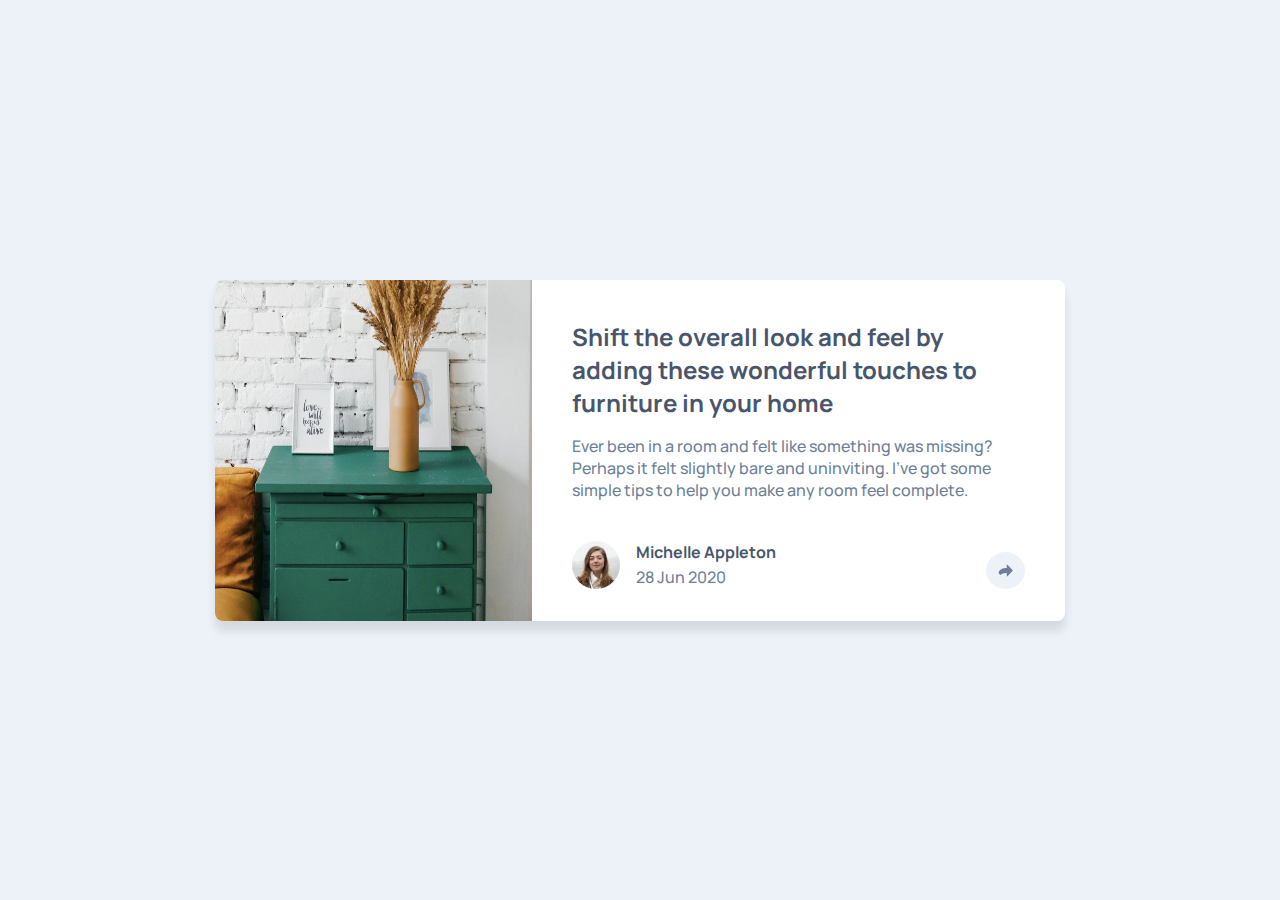
==== ARTICLE-PREVIEW COMPONENT(ass3)/index.html @ 7ba943de "Add files via upload" ====
<!DOCTYPE html>
<html lang="en">
<head>
  <meta charset="UTF-8">
  <meta name="viewport" content="width=device-width, initial-scale=1.0">
  <link rel="stylesheet" href="style.css">
  <link rel="icon" type="image/png" sizes="32x32" href="./images/favicon-32x32.png">
  <link rel="stylesheet" href="https://use.fontawesome.com/releases/v5.15.4/css/all.css" integrity="sha384-DyZ88mC6Up2uqS4h/KRgHuoeGwBcD4Ng9SiP4dIRy0EXTlnuz47vAwmeGwVChigm" crossorigin="anonymous">
  <title>Article preview component</title>
</head>
<body>
  <main>
    <div class="image-container">
      <img src="images/drawers.jpg" alt="flower-pot on a drawer">
    </div>
    <div class="text">
      <section class="text-up">
        <h1>Shift the overall look and feel by adding these wonderful touches to furniture in your home</h1>
        <p>Ever been in a room and felt like something was missing? Perhaps it felt slightly bare and uninviting. I've got some simple tips to help you make any room feel complete.</p>
      </section>
      <div class="text-down">
        <div class="profile">
          <img src="images/avatar-michelle.jpg" alt="Michelle">
          <section class="profile-desc">
            <h2>Michelle Appleton</h2>
            <p>28 Jun 2020</p>
          </section>
        </div>
    
        <div class="share">
          <img src="images/icon-share.svg" alt="share icon" id="share-icon">
        </div>
        <div class="share-links">
          <span>Share</span>
          <a href="#" aria-label="facebook page"><img src="./images/icon-facebook.svg" alt="facebook icon"></a>
          <a href="#" aria-label="twitter page"><img src="./images/icon-twitter.svg" alt="twitter icon"></a>
          <a href="#" aria-label="pinterest page"><img src="./images/icon-pinterest.svg" alt="pinterest icon"></a>
        
        </div>
      </div>
    </div>
  </main>

 
</body>
</html>
---- ARTICLE-PREVIEW COMPONENT(ass3)/style.css ----
@import url("https://fonts.googleapis.com/css2?family=Manrope:wght@500;700&display=swap");
* {
  padding: 0;
  margin: 0;
  box-sizing: border-box;
}
:root {
  --main-bg: hsl(210, 46%, 95%);
  --card-bg: hsl(0, 0%, 100%);
  --text-clr: hsl(214, 17%, 51%);
  --heading-clr: hsl(217, 19%, 35%);
}
body {
  min-height: 100vh;
  color: var(--text-clr);
  background: var(--main-bg);
  font-size: 13px;
  font-weight: 500;
  font-family: "Manrope", sans-serif;
  display: flex;
  flex-direction: column;
  align-items: center;
  justify-content: center;
}
main {
  max-width: 425px;
  background: var(--card-bg);
  display: grid;
  margin: 1.7rem;
  border-radius: 0.5rem;
  box-shadow: 0 10px 10px 0 rgba(0, 0, 0, 0.1);
  z-index: 0;
}
main .image-container {
  overflow: hidden;
}
main .image-container img {
  display: block;
  width: 100%;
  height: 100%;
  border-top-right-radius: 0.5rem;
  border-top-left-radius: 0.5rem;
  transition: all 0.5s linear;
}
main .text .text-up {
  padding: 2rem;
}
.text-up h1 {
  color: var(--heading-clr);
  font-size: 16px;
  margin-bottom: 1rem;
}
.text .text-down {
  display: flex;
  align-items: center;
  justify-content: space-between;
  position: relative;
}
.text-down .profile {
  display: flex;
  align-items: center;
  gap: 1rem;
  padding: 0 2rem 1rem 2rem;
}
.profile img {
  max-width: 3rem;
  border-radius: 50%;
}
.profile .profile-desc h2 {
  color: var(--heading-clr);
  font-size: 0.9rem;
  margin-bottom: 0.2rem;
}
.text-down .share #share-icon {
  display: block;
  position: absolute;
  bottom: 1.5rem;
  right: 2rem;
  width: auto;
  background: var(--main-bg);
  padding: 0.5rem;
  border-radius: 50%;
}

.text-down .share-links {
  position: absolute;
  display: flex;
  align-items: center;
  gap: 1rem;
  width: 100%;
  height: 0%;
  overflow: hidden;
  background: var(--heading-clr);
}

.text-down.active .share-links {
  height: auto;
  padding: 24px 32px 28px 32px;
}
.share-links span {
  text-transform: uppercase;
  letter-spacing: 5px;
}

.text-down .share-links {
    display: none;
}


.text-down:hover .share-links {
    display: flex;
    height: 60px;
    width: 425px;
    padding-left: 50px;
    padding-right: 50px;
    display: flex;
    align-items: center;
    border-bottom-left-radius: 10px;
    border-bottom-right-radius: 10px;
    /* border-radius: 12px; */
}

@media (max-width: 350px) {
  .text-down .profile {
    gap: 0.5rem;
    padding: 0 1.5rem 1rem 1.5rem;
  }
  .profile .profile-desc h2 {
    font-size: 0.8rem;
  }
  .text-down .share-links {
    gap: 0.5rem;
  }
 


  .text-down:hover .share-links {
    display: flex;
    height: 60px;
    width: 420px;
    padding-left: 50px;
    padding-right: 50px;
}
}
@media (min-width: 850px) {
  body {
    font-size: 1rem;
  }
  main {
    max-width: 850px;
    grid-template-columns: auto auto;
    grid-template-rows: auto;
    margin: 5rem;
  }
  main .image-container img {
    border-top-right-radius: 0;
    border-bottom-left-radius: 0.5rem;
  }
  main .text .text-up {
    padding: 2.5rem;
  }
  .text-up h1 {
    font-size: 1.5rem;
  }
  .text-down .profile {
    padding: 0 2.5rem 2rem 2.5rem;
  }
  .profile .profile-desc h2 {
    font-size: 1rem;
  }
  .text-down .share #share-icon {
    bottom: 2rem;
    right: 2.5rem;
    padding: 0.75rem;
  }
  .text-down.active #share-icon {
    background: var(--heading-clr);
    box-shadow: none;
  }
  .text-down .share-links {
    display: none;
    position: absolute;
    bottom: 5.5rem;
    right: -4.5rem;
    z-index: 2;
    width: max-content;
    height: max-content;
    overflow: visible;
    border-radius: 0.8rem;
  }
  .share-links::after {
    position: absolute;
    content: "";
    bottom: -0.5rem;
    left: 0;
    right: 0;
    margin-left: auto;
    margin-right: auto;
    width: 1.5rem;
    height: 1.5rem;
    background: hsl(217, 19%, 35%);
    z-index: 3;
    transform: rotate(45deg);
  }
  .text-down.active .share-links {
    display: flex;
    padding: 1rem 2.5rem;
  }
  .text-down:hover .share-links {
    display: flex;
    height: 60px;
    width: 300px;
    padding-left: 50px;
    background: hsl(217, 19%, 35%);
    padding-right: 50px;
    display: flex;
    align-items: center;
    border-radius: 16px;
    
}

}
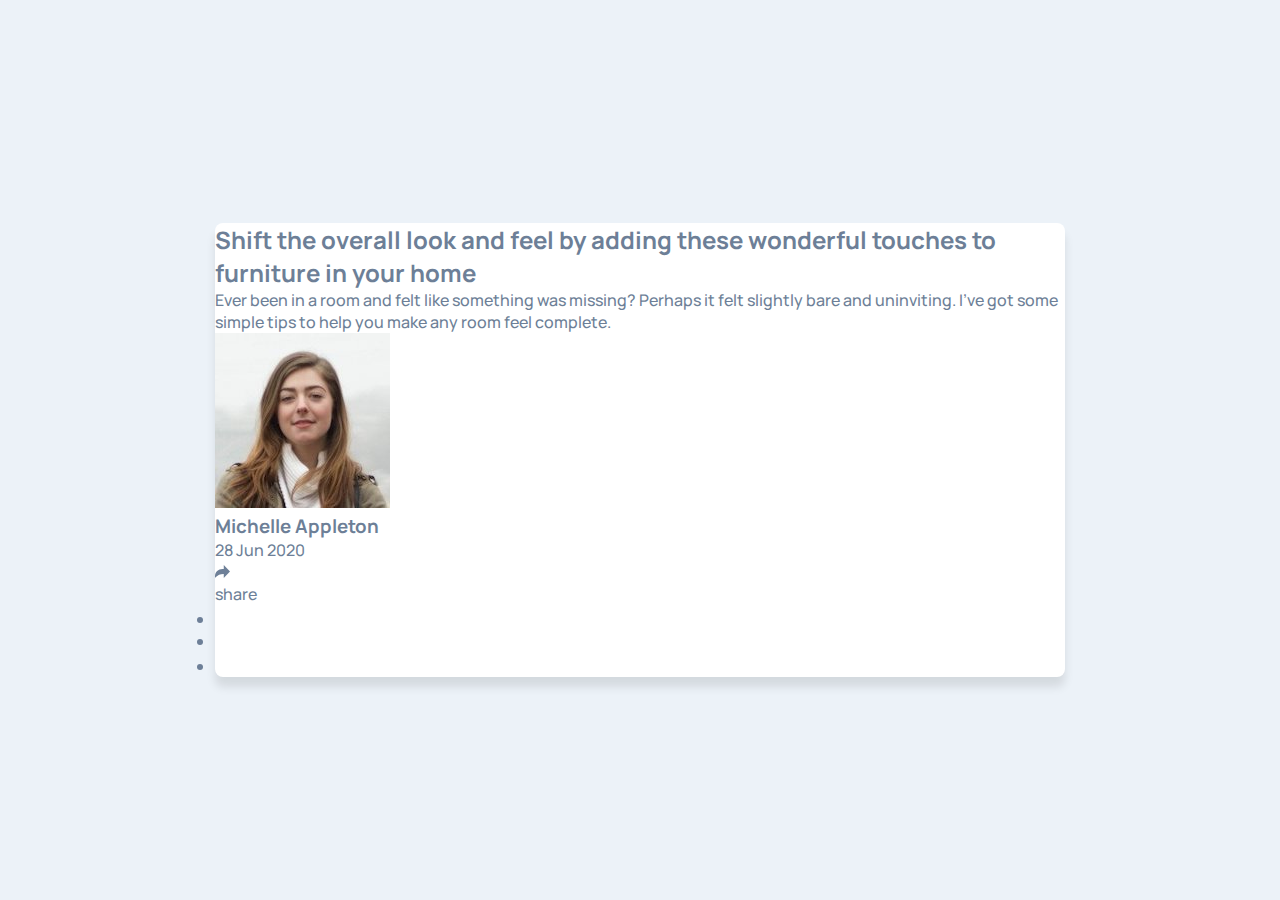
==== commit b06267d1: "Update index.html" ====
--- a/ARTICLE-PREVIEW COMPONENT(ass3)/index.html
+++ b/ARTICLE-PREVIEW COMPONENT(ass3)/index.html
@@ -1,46 +1,72 @@
 <!DOCTYPE html>
 <html lang="en">
-<head>
-  <meta charset="UTF-8">
-  <meta name="viewport" content="width=device-width, initial-scale=1.0">
-  <link rel="stylesheet" href="style.css">
-  <link rel="icon" type="image/png" sizes="32x32" href="./images/favicon-32x32.png">
-  <link rel="stylesheet" href="https://use.fontawesome.com/releases/v5.15.4/css/all.css" integrity="sha384-DyZ88mC6Up2uqS4h/KRgHuoeGwBcD4Ng9SiP4dIRy0EXTlnuz47vAwmeGwVChigm" crossorigin="anonymous">
-  <title>Article preview component</title>
-</head>
-<body>
-  <main>
-    <div class="image-container">
-      <img src="images/drawers.jpg" alt="flower-pot on a drawer">
+  <head>
+    <meta charset="UTF-8" />
+    <meta name="viewport" content="width=device-width, initial-scale=1.0" />
+
+    <link
+      rel="icon"
+      type="image/png"
+      sizes="32x32"
+      href="images/favicon-32x32.png"
+    />
+    <link rel="stylesheet" href="style.css" />
+
+    <title>ARTICLE PREVIEW COMPONENT </title>
+  </head>
+  <body>
+    <main>
+      <div class="image-container"></div>
+      <section>
+        <div class="copy">
+          <h2>
+            Shift the overall look and feel by adding these wonderful touches to
+            furniture in your home
+          </h2>
+          <p>
+            Ever been in a room and felt like something was missing? Perhaps it
+            felt slightly bare and uninviting. I’ve got some simple tips to help
+            you make any room feel complete.
+          </p>
+        </div>
+        <footer>
+          <div class="author">
+            <img
+              src="images/avatar-michelle.jpg"
+              alt="michelle appleton avatar"
+            />
+
+            <div class="about">
+              <h3>Michelle Appleton</h3>
+              <time datetime="2020-06-07">28 Jun 2020</time>
+            </div>
+          </div>
+          <div class="arrow">
+            <img src="images/icon-share.svg" alt="share" />
+          </div>
+          <div class="share">
+            <p>share</p>
+            <ul>
+              <li>
+                <a href="#">
+                  <img src="images/icon-facebook.svg" alt="facebook icon" />
+                </a>
+              </li>
+              <li>
+                <a href="#">
+                  <img src="images/icon-twitter.svg" alt="facebook icon" />
+                </a>
+              </li>
+              <li>
+                <a href="#"
+                  ><img src="images/icon-pinterest.svg" alt="facebook icon"
+                /></a>
+              </li>
+            </ul>
+          </div>
+        </footer>
+      </section>
+   
     </div>
-    <div class="text">
-      <section class="text-up">
-        <h1>Shift the overall look and feel by adding these wonderful touches to furniture in your home</h1>
-        <p>Ever been in a room and felt like something was missing? Perhaps it felt slightly bare and uninviting. I've got some simple tips to help you make any room feel complete.</p>
-      </section>
-      <div class="text-down">
-        <div class="profile">
-          <img src="images/avatar-michelle.jpg" alt="Michelle">
-          <section class="profile-desc">
-            <h2>Michelle Appleton</h2>
-            <p>28 Jun 2020</p>
-          </section>
-        </div>
-    
-        <div class="share">
-          <img src="images/icon-share.svg" alt="share icon" id="share-icon">
-        </div>
-        <div class="share-links">
-          <span>Share</span>
-          <a href="#" aria-label="facebook page"><img src="./images/icon-facebook.svg" alt="facebook icon"></a>
-          <a href="#" aria-label="twitter page"><img src="./images/icon-twitter.svg" alt="twitter icon"></a>
-          <a href="#" aria-label="pinterest page"><img src="./images/icon-pinterest.svg" alt="pinterest icon"></a>
-        
-        </div>
-      </div>
-    </div>
-  </main>
-
- 
-</body>
-</html>+  </body>
+</html>
